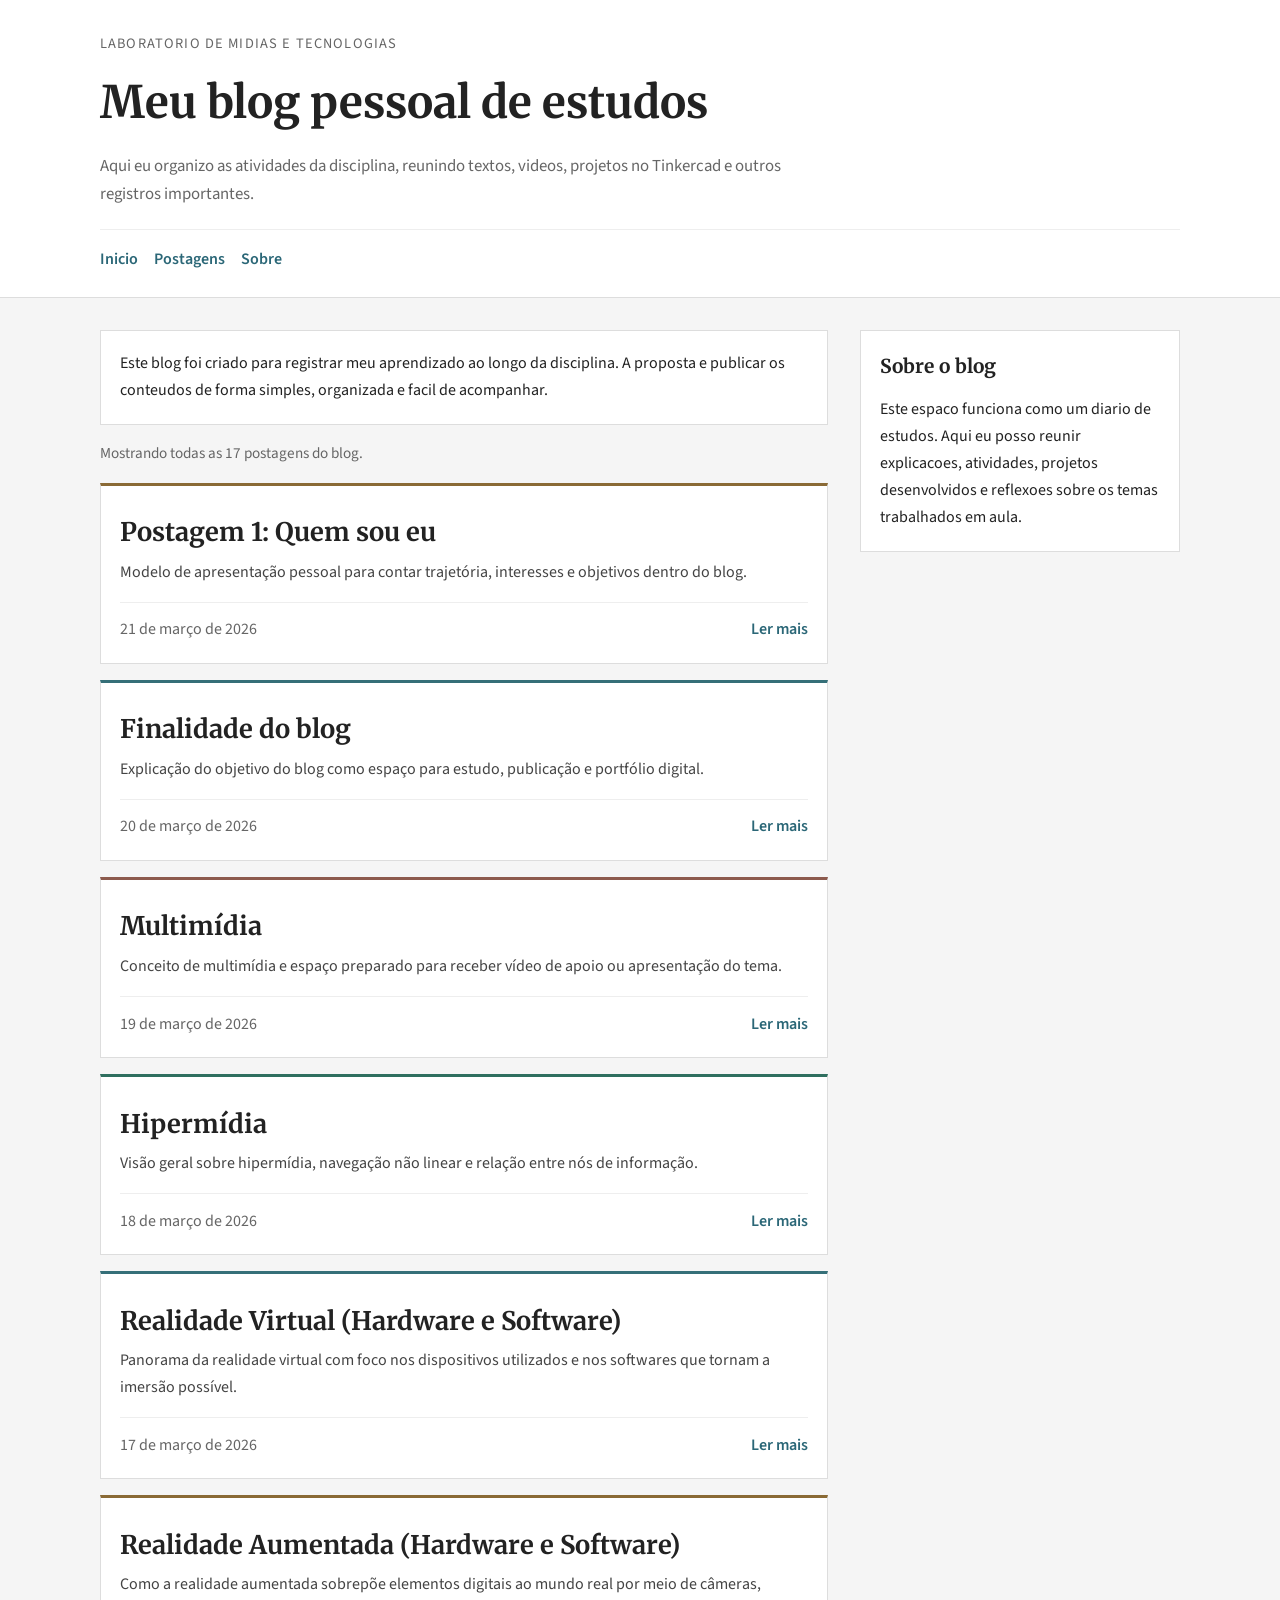
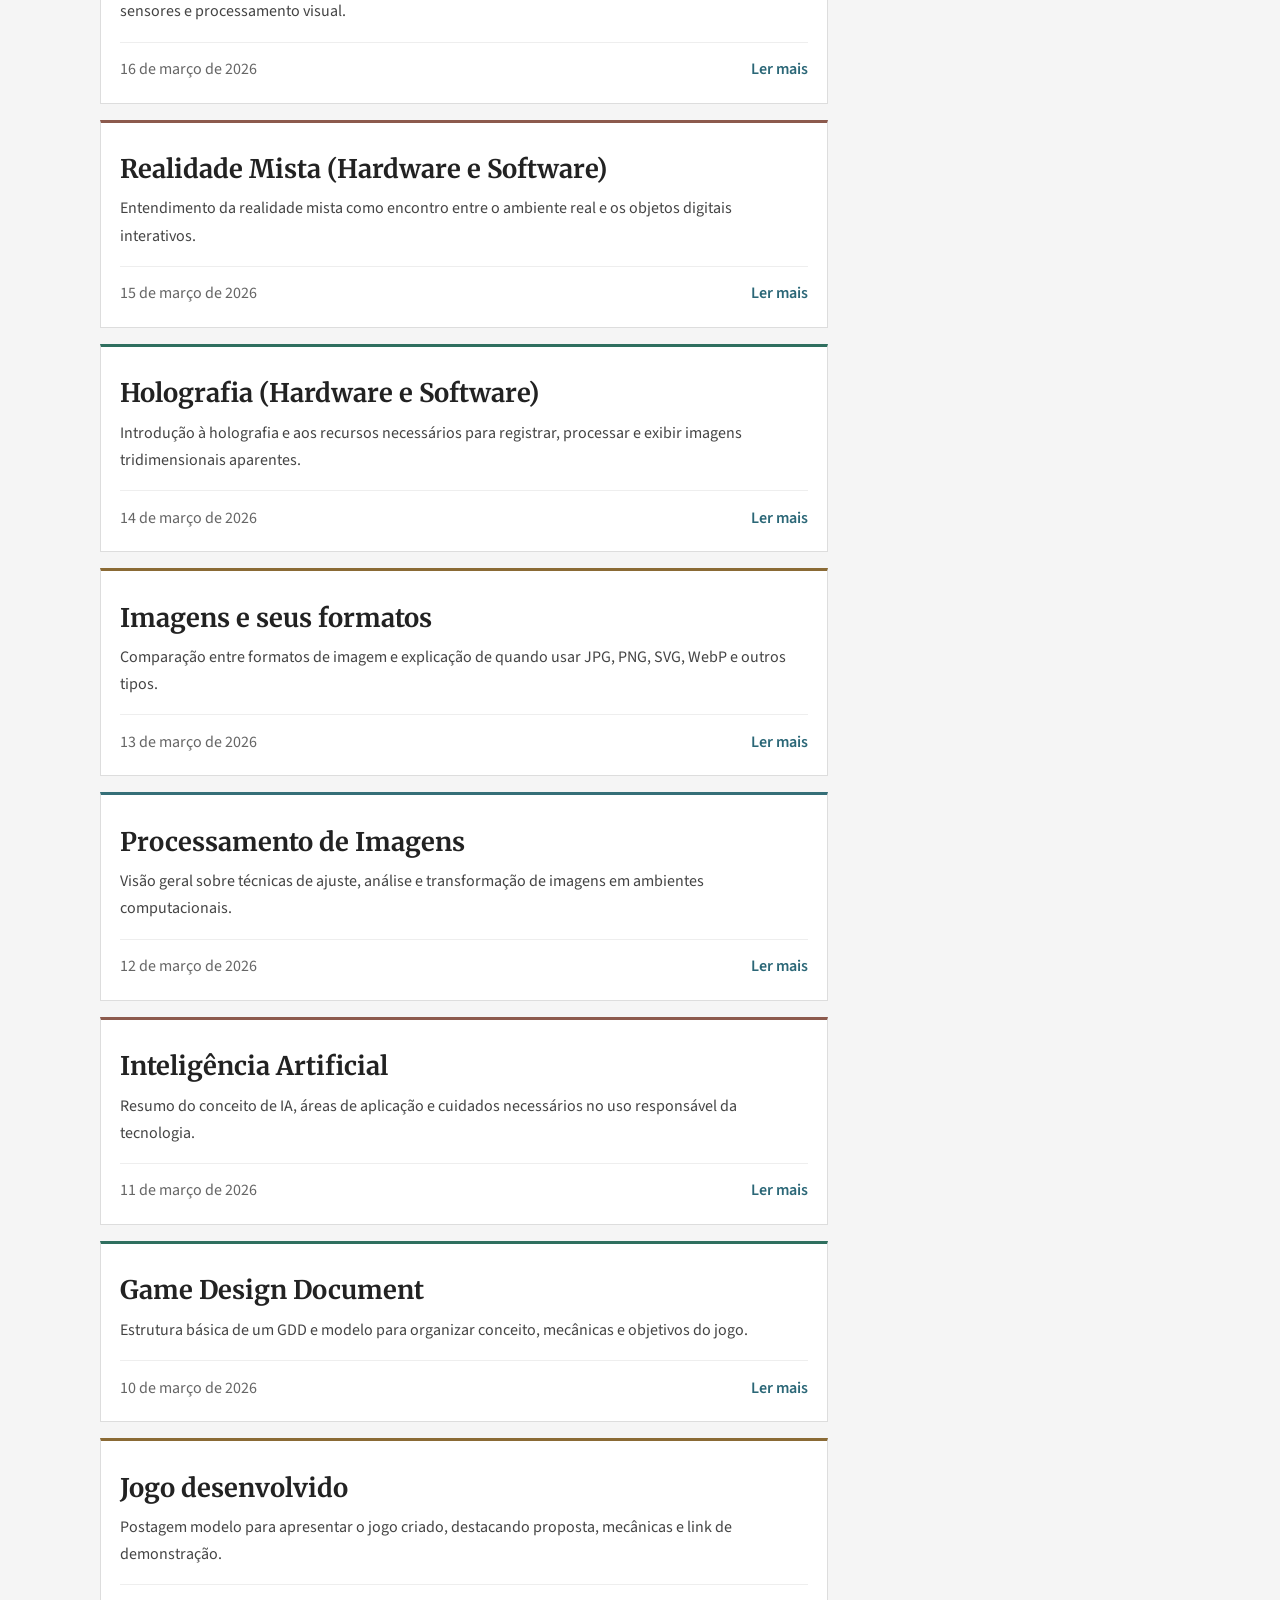
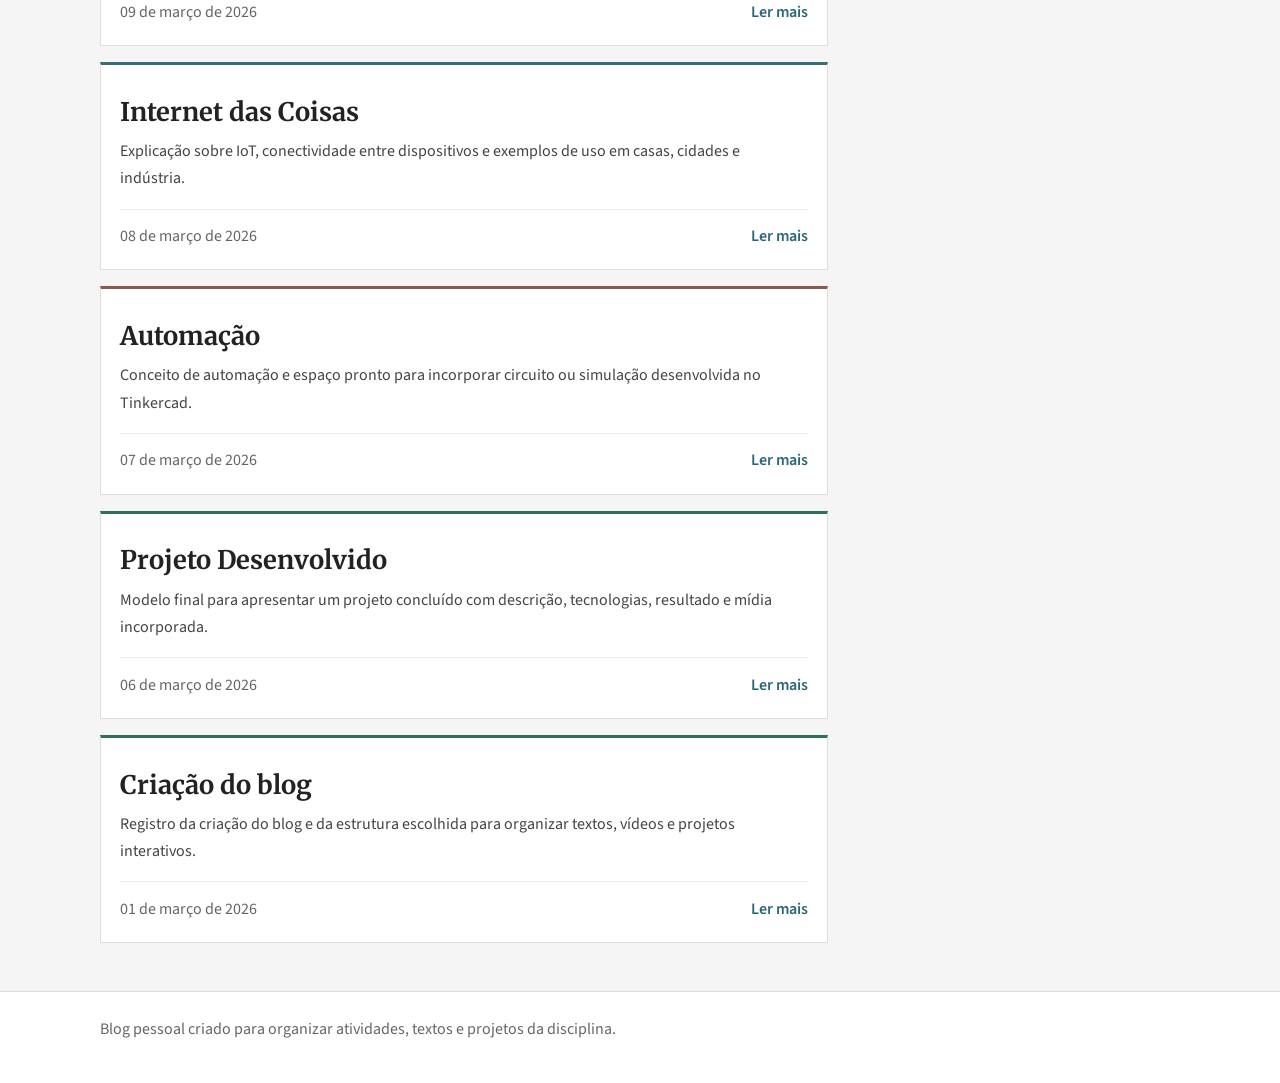
==== index.html @ fd1815fe "Primeiro commit do projeto" ====
<!DOCTYPE html>
<html lang="pt-BR">
  <head>
    <meta charset="UTF-8" />
    <meta name="viewport" content="width=device-width, initial-scale=1.0" />
    <title>Laboratorio de Midias e Tecnologias</title>
    <meta
      name="description"
      content="Blog pessoal para publicar textos, videos, projetos e atividades academicas."
    />
    <link rel="stylesheet" href="assets/css/style.css" />
  </head>
  <body>
    <header class="site-header">
      <div class="container">
        <p class="site-name"><a href="index.html">Laboratorio de Midias e Tecnologias</a></p>
        <h1 class="page-title">Meu blog pessoal de estudos</h1>
        <p class="page-subtitle">
          Aqui eu organizo as atividades da disciplina, reunindo textos, videos, projetos no
          Tinkercad e outros registros importantes.
        </p>

        <nav class="site-nav">
          <a href="index.html">Inicio</a>
          <a href="#postagens">Postagens</a>
          <a href="#sobre">Sobre</a>
        </nav>
      </div>
    </header>

    <main class="container page-layout">
      <section class="main-column" id="postagens">
        <div class="intro-box card">
          <p>
            Este blog foi criado para registrar meu aprendizado ao longo da disciplina. A proposta
            e publicar os conteudos de forma simples, organizada e facil de acompanhar.
          </p>
        </div>

        <p class="results-count" id="results-count"></p>

        <div class="posts-list" id="posts-grid"></div>

        <div class="empty-state card" id="empty-state" hidden>
          <h2>Nenhuma postagem encontrada</h2>
          <p>No momento, nao ha postagens disponiveis no blog.</p>
        </div>
      </section>

      <aside class="sidebar">
        <section class="sidebar-box card" id="sobre">
          <h2>Sobre o blog</h2>
          <p>
            Este espaco funciona como um diario de estudos. Aqui eu posso reunir explicacoes,
            atividades, projetos desenvolvidos e reflexoes sobre os temas trabalhados em aula.
          </p>
        </section>
      </aside>
    </main>

    <footer class="site-footer">
      <div class="container">
        <p>Blog pessoal criado para organizar atividades, textos e projetos da disciplina.</p>
      </div>
    </footer>

    <script src="assets/js/posts.js"></script>
    <script src="assets/js/app.js"></script>
    <script src="assets/js/main.js"></script>
  </body>
</html>
---- assets/css/style.css ----
@import url("https://fonts.googleapis.com/css2?family=Merriweather:wght@400;700&family=Source+Sans+3:wght@400;600;700&display=swap");

:root {
  --bg: #f5f5f5;
  --surface: #ffffff;
  --border: #dddddd;
  --text: #222222;
  --muted: #666666;
  --accent: #2f6f5f;
  --link: #2b6777;
}

* {
  box-sizing: border-box;
}

html {
  scroll-behavior: smooth;
}

body {
  margin: 0;
  background: var(--bg);
  color: var(--text);
  font-family: "Source Sans 3", sans-serif;
  line-height: 1.7;
}

a {
  color: var(--link);
  text-decoration: none;
}

a:hover {
  text-decoration: underline;
}

img,
iframe,
video {
  display: block;
  max-width: 100%;
}

code {
  padding: 0.1rem 0.35rem;
  border-radius: 3px;
  background: #f1f1f1;
  font-size: 0.95em;
}

.container {
  width: min(1080px, calc(100% - 2rem));
  margin: 0 auto;
}

.site-header {
  padding: 2rem 0 1.5rem;
  background: var(--surface);
  border-bottom: 1px solid var(--border);
}

.site-name {
  margin: 0;
  color: var(--muted);
  font-size: 0.9rem;
  letter-spacing: 0.08em;
  text-transform: uppercase;
}

.site-name a {
  color: inherit;
}

.page-title,
.post-title,
.article-header h1,
.content-section h2,
.sidebar-box h2,
.empty-state h2,
.callout h3,
.project-card h3,
.links-title {
  margin: 0;
  font-family: "Merriweather", serif;
  font-weight: 700;
}

.page-title {
  margin-top: 0.5rem;
  font-size: clamp(2rem, 4vw, 2.8rem);
}

.page-title-small {
  font-size: clamp(1.7rem, 3vw, 2.2rem);
}

.page-subtitle {
  max-width: 720px;
  margin: 0.7rem 0 0;
  color: var(--muted);
  font-size: 1.05rem;
}

.site-nav {
  display: flex;
  flex-wrap: wrap;
  gap: 1rem;
  margin-top: 1.25rem;
  padding-top: 1rem;
  border-top: 1px solid #eeeeee;
}

.site-nav a {
  font-weight: 600;
}

.page-layout {
  display: grid;
  grid-template-columns: minmax(0, 2fr) minmax(260px, 320px);
  gap: 2rem;
  padding: 2rem 0 3rem;
}

.main-column,
.sidebar {
  min-width: 0;
}

.sidebar {
  display: grid;
  align-content: start;
  gap: 1rem;
}

.card,
.article-header,
.article-card,
.intro-box,
.filters,
.post-card,
.sidebar-box,
.empty-state,
.callout,
.embed-card,
.links-block,
.project-card {
  background: var(--surface);
  border: 1px solid var(--border);
}

.intro-box,
.filters,
.post-card,
.sidebar-box,
.empty-state,
.article-header,
.article-card,
.callout,
.embed-card,
.links-block,
.project-card {
  padding: 1.2rem;
}

.intro-box p,
.sidebar-box p,
.post-excerpt,
.article-intro,
.content-section p,
.callout p,
.project-card p,
.empty-state p {
  margin: 0;
}

.filters {
  display: grid;
  grid-template-columns: minmax(0, 1.5fr) minmax(160px, 1fr) minmax(160px, 1fr);
  gap: 0.9rem;
  margin-top: 1rem;
}

.filters label {
  display: grid;
  gap: 0.35rem;
}

.filters span,
.section-kicker,
.eyebrow,
.post-meta,
.article-meta-line,
.results-count,
.sidebar-note,
.sidebar-list span,
.embed-title,
.tag {
  color: var(--muted);
}

.filters span,
.section-kicker,
.eyebrow,
.embed-title {
  font-size: 0.82rem;
  font-weight: 700;
  letter-spacing: 0.06em;
  text-transform: uppercase;
}

.filters input,
.filters select {
  min-height: 42px;
  padding: 0.7rem 0.8rem;
  border: 1px solid #cccccc;
  background: #ffffff;
  color: var(--text);
  font: inherit;
}

.results-count {
  margin: 1rem 0 0;
  font-size: 0.95rem;
}

.posts-list {
  display: grid;
  gap: 1rem;
  margin-top: 1rem;
}

.post-card,
.article-header,
.article-card,
.project-card {
  border-top: 3px solid var(--accent);
}

.accent-line {
  display: none;
}

.card-meta,
.post-meta-row,
.post-card-footer,
.article-meta,
.tag-list,
.project-technologies,
.project-links {
  display: flex;
  flex-wrap: wrap;
  gap: 0.5rem;
}

.meta-pill,
.tag,
.project-technology,
.project-link,
.category-button,
.back-link {
  display: inline-flex;
  align-items: center;
  border: 1px solid var(--border);
  background: #fafafa;
  color: var(--muted);
  font-size: 0.9rem;
}

.meta-pill,
.tag,
.project-technology,
.project-link,
.category-button {
  padding: 0.2rem 0.55rem;
}

.post-title {
  margin-top: 0.65rem;
  margin-bottom: 0.55rem;
  font-size: 1.6rem;
  line-height: 1.35;
}

.post-title a {
  color: var(--text);
}

.post-excerpt {
  color: #444444;
}

.tag-list {
  margin-top: 0.85rem;
}

.post-card-footer {
  justify-content: space-between;
  align-items: center;
  margin-top: 1rem;
  padding-top: 0.85rem;
  border-top: 1px solid #eeeeee;
}

.post-link {
  font-weight: 600;
}

.post-card.is-compact {
  padding: 0 0 0.9rem;
  border: 0;
  border-bottom: 1px solid #e7e7e7;
  border-top: 0;
  background: transparent;
}

.post-card.is-compact:last-child {
  padding-bottom: 0;
  border-bottom: 0;
}

.post-card.is-compact .meta-pill,
.post-card.is-compact .tag-list,
.post-card.is-compact .post-excerpt {
  display: none;
}

.post-card.is-compact .post-title {
  margin-top: 0.25rem;
  margin-bottom: 0.25rem;
  font-size: 1.08rem;
}

.post-card.is-compact .post-card-footer {
  margin-top: 0.35rem;
  padding-top: 0;
  border-top: 0;
}

.sidebar-box h2 {
  margin-bottom: 0.8rem;
  font-size: 1.2rem;
}

.sidebar-list {
  display: grid;
  gap: 0.7rem;
  margin: 0;
  padding: 0;
  list-style: none;
}

.sidebar-list li {
  display: flex;
  justify-content: space-between;
  gap: 1rem;
  padding-bottom: 0.55rem;
  border-bottom: 1px solid #efefef;
}

.sidebar-list li:last-child {
  padding-bottom: 0;
  border-bottom: 0;
}

.sidebar-list strong {
  color: var(--text);
  font-weight: 600;
  text-align: right;
}

.category-list {
  display: flex;
  flex-wrap: wrap;
  gap: 0.55rem;
}

.category-button {
  cursor: pointer;
  font: inherit;
}

.category-button.is-active {
  border-color: var(--accent);
  color: var(--accent);
  background: #f4faf7;
}

.recent-posts {
  display: grid;
  gap: 0.9rem;
}

.empty-state {
  margin-top: 1rem;
}

.back-link {
  margin-bottom: 1rem;
  padding: 0.45rem 0.75rem;
}

.article-header {
  margin-bottom: 1rem;
}

.eyebrow {
  display: block;
  margin-bottom: 0.35rem;
}

.article-header h1 {
  font-size: clamp(2rem, 3.5vw, 2.8rem);
  line-height: 1.3;
}

.article-meta-line {
  margin: 0.8rem 0 0;
  font-size: 0.95rem;
}

.article-intro {
  margin-top: 0.8rem;
  color: #444444;
}

.article-card {
  padding-top: 0;
}

.article-body {
  display: grid;
  gap: 1.25rem;
}

.content-section {
  padding-top: 1.25rem;
}

.content-section:first-child {
  padding-top: 1.2rem;
}

.content-section + .content-section {
  border-top: 1px solid #eeeeee;
}

.content-section h2 {
  margin-bottom: 0.7rem;
  font-size: 1.35rem;
}

.content-section ul,
.content-section ol {
  margin: 0;
  padding-left: 1.2rem;
}

.quote-block {
  margin: 0;
  padding: 1rem 1.1rem;
  border-left: 4px solid var(--accent);
  background: #fafafa;
}

.quote-block p {
  margin: 0;
}

.quote-block footer {
  margin-top: 0.7rem;
  color: var(--muted);
  font-size: 0.95rem;
}

.callout {
  border-left: 4px solid var(--accent);
}

.callout[data-tone="success"] {
  background: #f5faf7;
}

.callout[data-tone="info"] {
  background: #f5f8fb;
}

.callout[data-tone="warn"] {
  background: #fff8ef;
}

.callout h3,
.links-title,
.project-card h3 {
  margin-bottom: 0.6rem;
  font-size: 1.15rem;
}

.specs-grid,
.gallery-grid {
  display: grid;
  gap: 0.9rem;
}

.specs-grid {
  grid-template-columns: repeat(auto-fit, minmax(200px, 1fr));
}

.spec-item {
  padding: 0.9rem;
  border: 1px solid #e4e4e4;
  background: #fafafa;
}

.spec-item span {
  display: block;
  color: var(--muted);
  font-size: 0.9rem;
}

.spec-item strong {
  display: block;
  margin-top: 0.35rem;
  font-weight: 600;
}

.content-figure {
  margin: 0;
}

.content-figure img {
  border: 1px solid #dddddd;
}

.content-figure figcaption {
  margin-top: 0.5rem;
  color: var(--muted);
  font-size: 0.92rem;
}

.gallery-grid {
  grid-template-columns: repeat(auto-fit, minmax(180px, 1fr));
}

.embed-title,
.section-kicker {
  display: block;
  margin-bottom: 0.6rem;
}

.embed-shell,
.video-shell,
.placeholder-shell {
  aspect-ratio: 16 / 9;
  width: 100%;
  overflow: hidden;
  border: 1px solid #dddddd;
  background: #f8f8f8;
}

.embed-shell iframe,
.video-shell video {
  width: 100%;
  height: 100%;
  border: 0;
}

.placeholder-shell {
  display: grid;
  place-items: center;
  padding: 1rem;
  text-align: center;
  border-style: dashed;
}

.placeholder-shell strong {
  display: block;
  margin-bottom: 0.35rem;
  font-family: "Merriweather", serif;
}

.embed-description {
  margin-top: 0.8rem;
  color: #444444;
}

.project-card {
  display: grid;
  gap: 0.9rem;
}

.project-links a,
.links-list a,
.post-link,
.back-link {
  color: var(--link);
}

.links-list {
  display: grid;
  gap: 0.5rem;
}

.site-footer {
  padding: 1.5rem 0 2.5rem;
  border-top: 1px solid var(--border);
  background: var(--surface);
}

.site-footer p {
  margin: 0;
  color: var(--muted);
}

@media (max-width: 900px) {
  .page-layout {
    grid-template-columns: 1fr;
  }

  .sidebar {
    order: -1;
  }
}

@media (max-width: 700px) {
  .filters {
    grid-template-columns: 1fr;
  }

  .container {
    width: min(100% - 1rem, 1080px);
  }

  .post-card-footer,
  .sidebar-list li {
    flex-direction: column;
    align-items: flex-start;
  }

  .sidebar-list strong {
    text-align: left;
  }
}
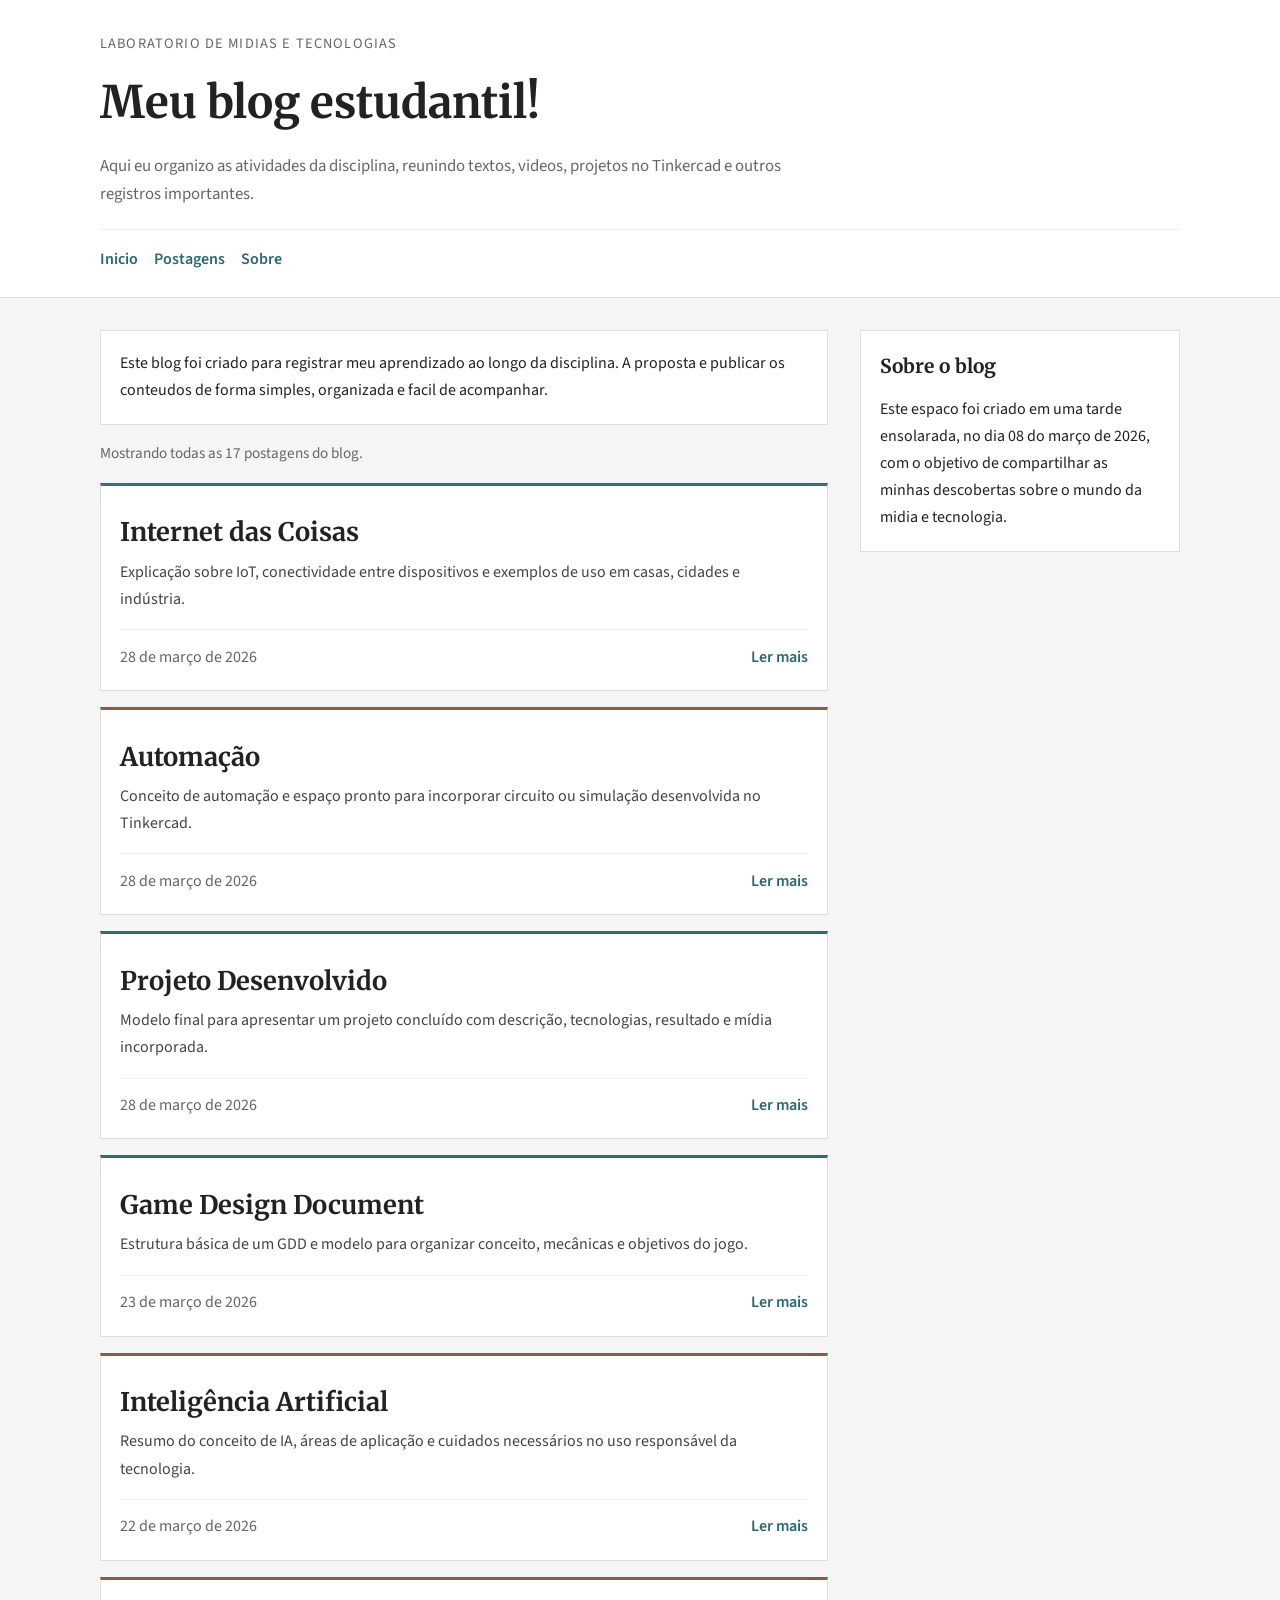
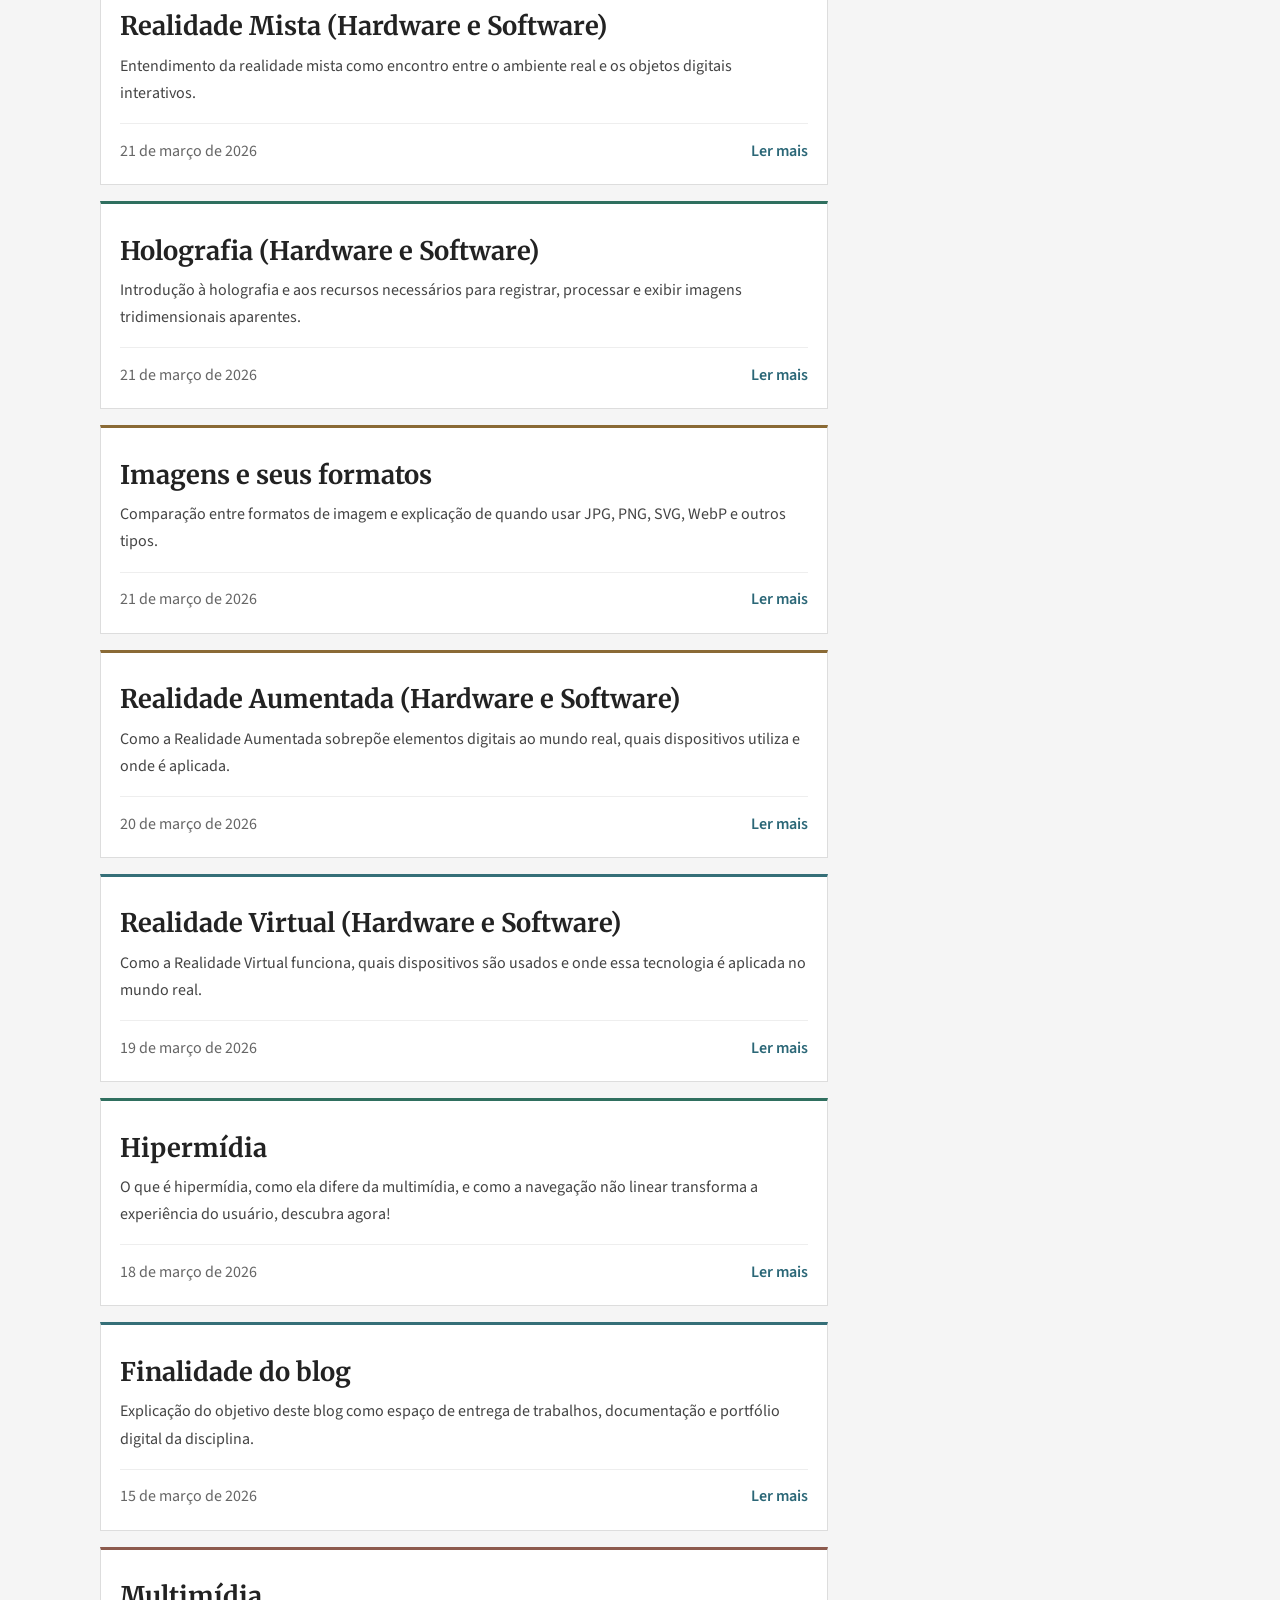
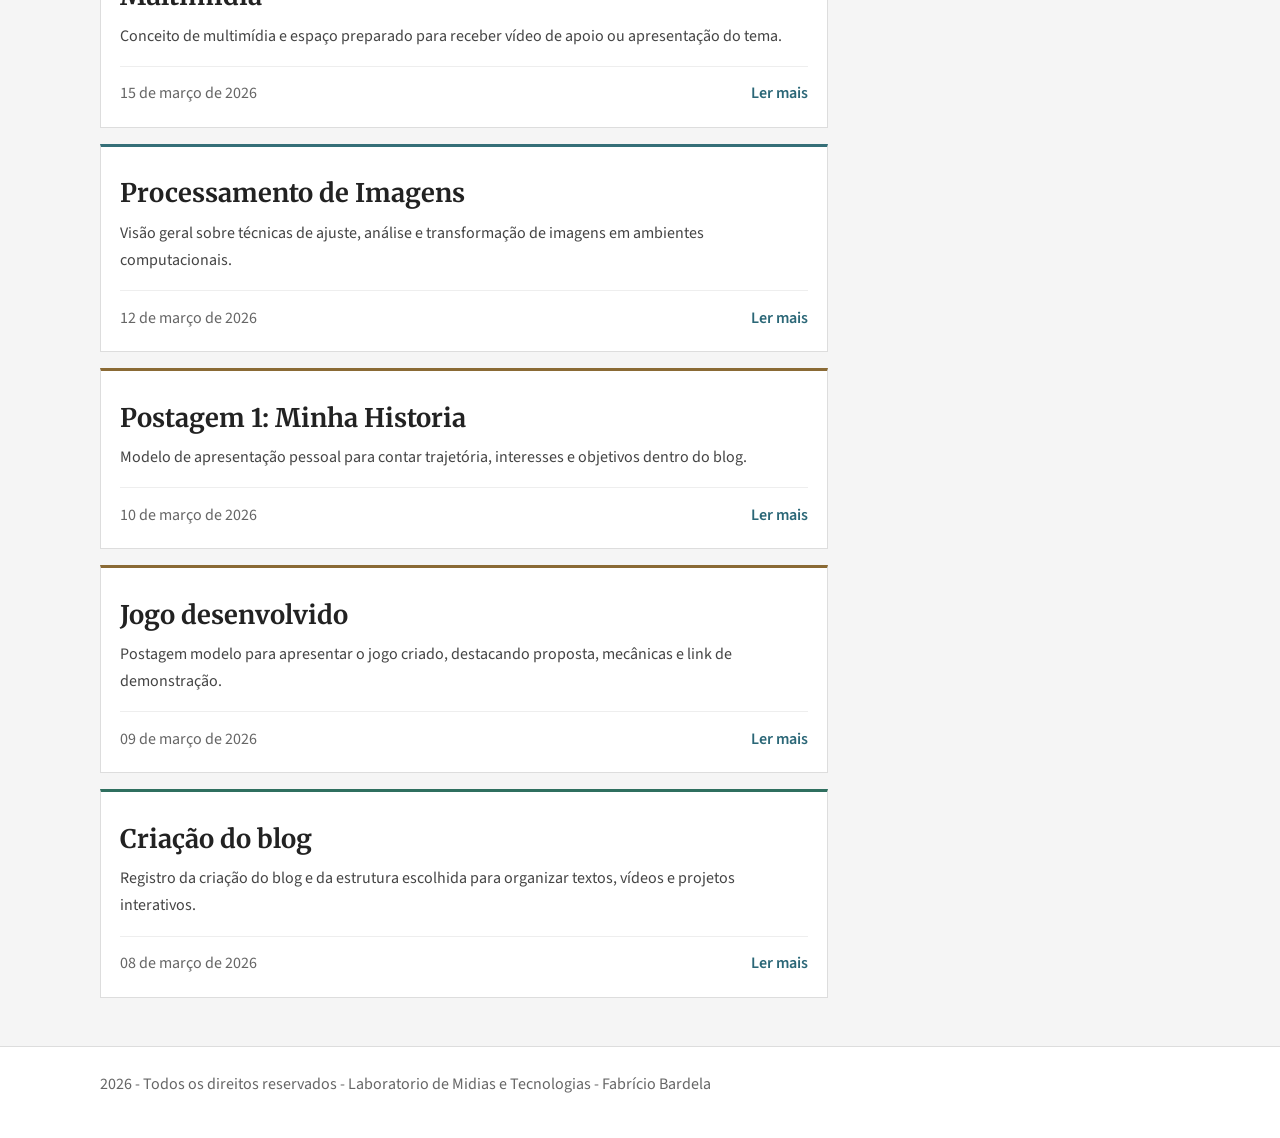
==== commit 86e5f446: "validação rsrs" ====
--- a/index.html
+++ b/index.html
@@ -3,7 +3,7 @@
   <head>
     <meta charset="UTF-8" />
     <meta name="viewport" content="width=device-width, initial-scale=1.0" />
-    <title>Laboratorio de Midias e Tecnologias</title>
+    <title>Estudantil</title>
     <meta
       name="description"
       content="Blog pessoal para publicar textos, videos, projetos e atividades academicas."
@@ -14,7 +14,7 @@
     <header class="site-header">
       <div class="container">
         <p class="site-name"><a href="index.html">Laboratorio de Midias e Tecnologias</a></p>
-        <h1 class="page-title">Meu blog pessoal de estudos</h1>
+        <h1 class="page-title">Meu blog estudantil!</h1>
         <p class="page-subtitle">
           Aqui eu organizo as atividades da disciplina, reunindo textos, videos, projetos no
           Tinkercad e outros registros importantes.
@@ -51,8 +51,7 @@
         <section class="sidebar-box card" id="sobre">
           <h2>Sobre o blog</h2>
           <p>
-            Este espaco funciona como um diario de estudos. Aqui eu posso reunir explicacoes,
-            atividades, projetos desenvolvidos e reflexoes sobre os temas trabalhados em aula.
+            Este espaco foi criado em uma tarde ensolarada, no dia 08 do março de 2026, com o objetivo de compartilhar as minhas descobertas sobre o mundo da midia e tecnologia.
           </p>
         </section>
       </aside>
@@ -60,7 +59,7 @@
 
     <footer class="site-footer">
       <div class="container">
-        <p>Blog pessoal criado para organizar atividades, textos e projetos da disciplina.</p>
+        <p>2026 - Todos os direitos reservados - Laboratorio de Midias e Tecnologias - Fabrício Bardela</p>
       </div>
     </footer>
 
